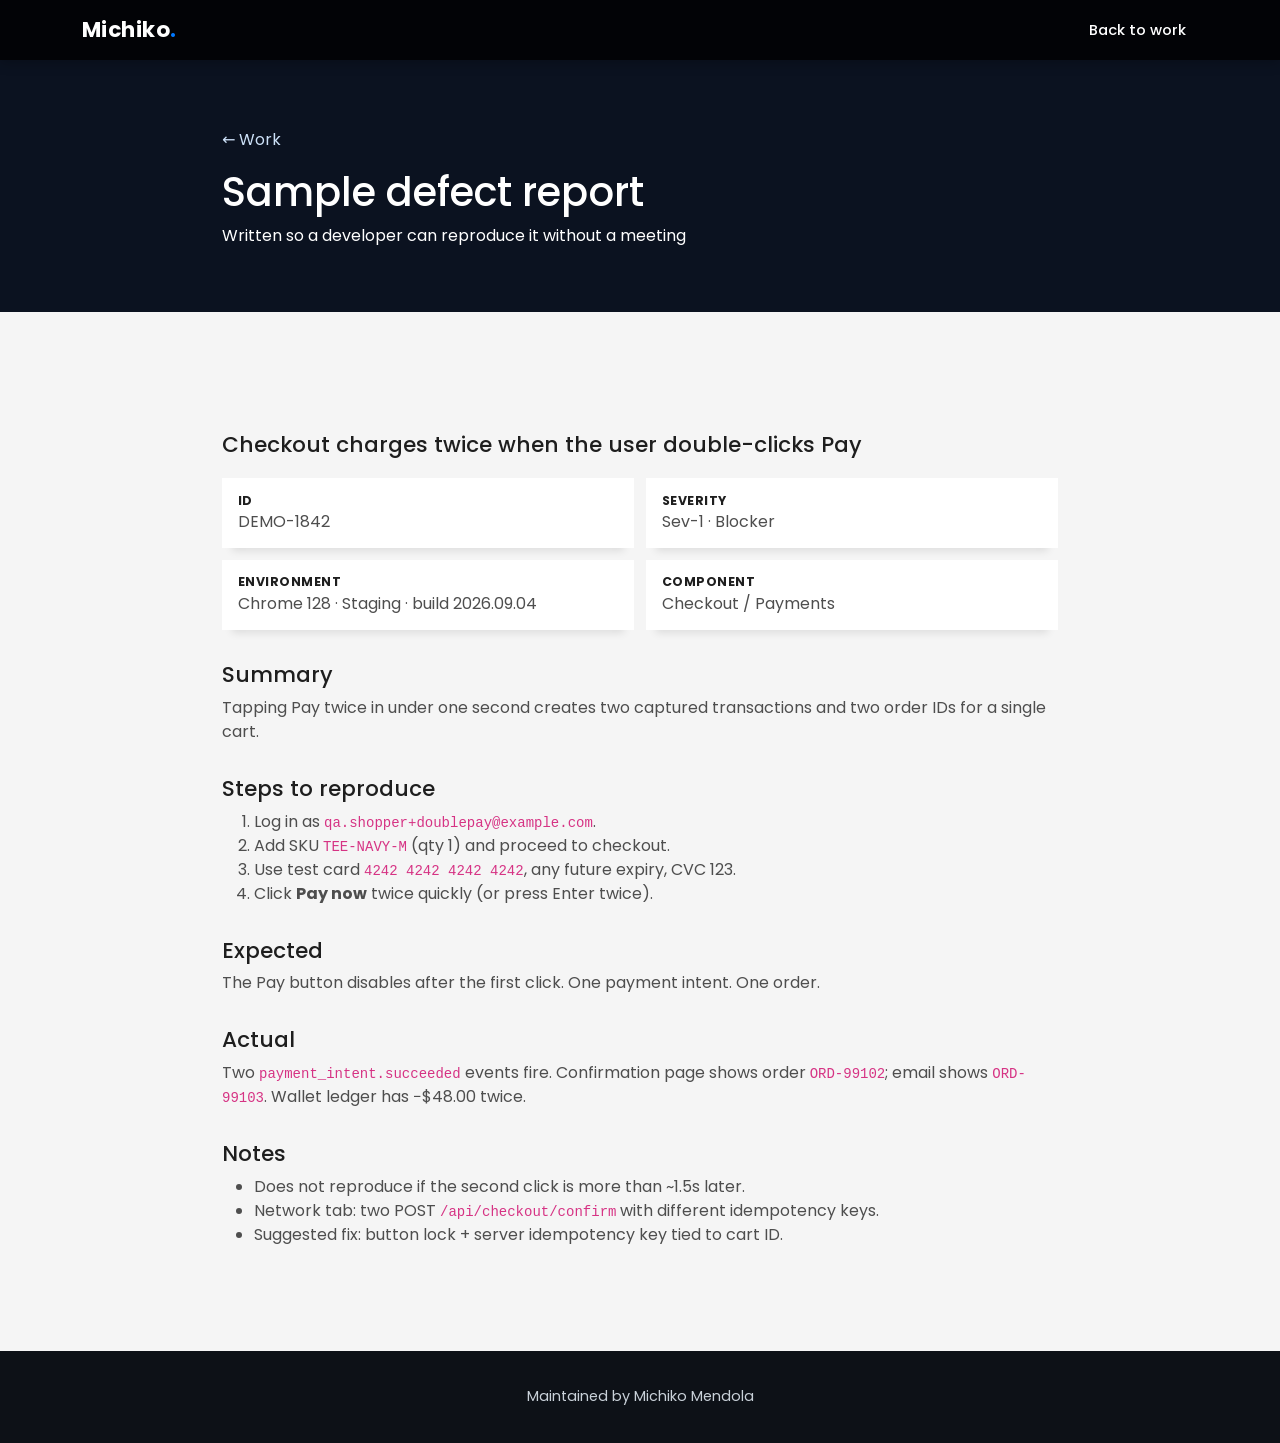
==== work/bug-report.html @ af42b2e4 "first commit" ====
<!DOCTYPE html>
<html lang="en">
  <head>
    <meta charset="UTF-8" />
    <meta name="viewport" content="width=device-width, initial-scale=1.0" />
    <title>Sample defect report — Michiko Mendola</title>
    <link rel="icon" href="../assets/favicon.svg" type="image/svg+xml" />
    <link rel="preconnect" href="https://fonts.googleapis.com" />
    <link rel="preconnect" href="https://fonts.gstatic.com" crossorigin />
    <link
      href="https://fonts.googleapis.com/css2?family=Poppins:wght@300;400;500;600;700&display=swap"
      rel="stylesheet"
    />
    <link
      href="https://cdn.jsdelivr.net/npm/bootstrap@5.3.3/dist/css/bootstrap.min.css"
      rel="stylesheet"
    />
    <link rel="stylesheet" href="../assets/css/style.css" />
  </head>
  <body>
    <nav id="navbar" class="navbar navbar-expand-lg fixed-top scrolled">
      <div class="container">
        <a class="navbar-brand" href="../index.html">Michiko<span>.</span></a>
        <a class="nav-link text-white" href="../index.html#work">Back to work</a>
      </div>
    </nav>
    <header class="page-hero">
      <div class="container article-wrap">
        <p><a href="../index.html#work">← Work</a></p>
        <h1>Sample defect report</h1>
        <p>Written so a developer can reproduce it without a meeting</p>
      </div>
    </header>
    <main class="section">
      <div class="container article-wrap">
        <h2>Checkout charges twice when the user double-clicks Pay</h2>
        <div class="bug-meta">
          <div><strong>ID</strong> DEMO-1842</div>
          <div><strong>Severity</strong> Sev-1 · Blocker</div>
          <div><strong>Environment</strong> Chrome 128 · Staging · build 2026.09.04</div>
          <div><strong>Component</strong> Checkout / Payments</div>
        </div>
        <h2>Summary</h2>
        <p>
          Tapping Pay twice in under one second creates two captured transactions and two order IDs
          for a single cart.
        </p>
        <h2>Steps to reproduce</h2>
        <ol>
          <li>Log in as <code>qa.shopper+doublepay@example.com</code>.</li>
          <li>Add SKU <code>TEE-NAVY-M</code> (qty 1) and proceed to checkout.</li>
          <li>Use test card <code>4242 4242 4242 4242</code>, any future expiry, CVC 123.</li>
          <li>Click <strong>Pay now</strong> twice quickly (or press Enter twice).</li>
        </ol>
        <h2>Expected</h2>
        <p>The Pay button disables after the first click. One payment intent. One order.</p>
        <h2>Actual</h2>
        <p>
          Two <code>payment_intent.succeeded</code> events fire. Confirmation page shows order
          <code>ORD-99102</code>; email shows <code>ORD-99103</code>. Wallet ledger has −$48.00 twice.
        </p>
        <h2>Notes</h2>
        <ul>
          <li>Does not reproduce if the second click is more than ~1.5s later.</li>
          <li>Network tab: two POST <code>/api/checkout/confirm</code> with different idempotency keys.</li>
          <li>Suggested fix: button lock + server idempotency key tied to cart ID.</li>
        </ul>
      </div>
    </main>
    <footer class="site-footer">
      <p>Maintained by Michiko Mendola</p>
    </footer>
  </body>
</html>
---- assets/css/style.css ----
:root {
  --blue: #0078ff;
  --blue-hover: #298eff;
  --ink: #1e1e1e;
  --muted: #4e4e4e;
  --paper: #f5f5f5;
  --white: #fff;
  --line: #161616;
  --shadow: 0 13px 8px -10px rgba(0, 0, 0, 0.1);
  --card: 0 1px 1px 0 rgba(0, 0, 0, 0.06), 0 2px 5px 0 rgba(0, 0, 0, 0.2);
}

*,
*::before,
*::after {
  box-sizing: border-box;
}

html {
  scroll-behavior: smooth;
}

body {
  margin: 0;
  font-family: "Poppins", system-ui, sans-serif;
  background: var(--paper);
  color: var(--muted);
  text-rendering: optimizeLegibility;
  -webkit-font-smoothing: antialiased;
}

h1,
h2,
h3,
h4,
h5,
h6 {
  color: var(--ink);
}

a {
  color: var(--ink);
  text-decoration: none;
  transition: color 0.35s ease;
}

a:hover {
  color: var(--blue);
}

img {
  max-width: 100%;
}

#preloader {
  position: fixed;
  inset: 0;
  z-index: 9999;
  background: var(--white);
}

#preloader::before {
  content: "";
  position: fixed;
  top: calc(50% - 30px);
  left: calc(50% - 30px);
  width: 60px;
  height: 60px;
  border-radius: 50%;
  border: 6px solid #f2f2f2;
  border-top-color: var(--blue);
  animation: spin 1s linear infinite;
}

body.loaded #preloader {
  display: none;
}

@keyframes spin {
  to {
    transform: rotate(360deg);
  }
}

.navbar {
  padding: 1rem 0;
  background: transparent;
  transition: background 0.35s ease, padding 0.35s ease, box-shadow 0.35s ease;
}

.navbar.scrolled {
  background: #000c;
  padding: 0.55rem 0;
  box-shadow: 0 2px 12px rgba(0, 0, 0, 0.25);
}

.navbar-brand {
  font-weight: 700;
  font-size: 1.35rem;
  color: var(--white) !important;
  letter-spacing: 0.02em;
}

.navbar-brand span {
  color: var(--blue);
}

.navbar .nav-link {
  color: #fff !important;
  font-weight: 500;
  font-size: 0.92rem;
  margin-left: 0.35rem;
  padding: 0.45rem 0.75rem !important;
}

.navbar .nav-link.active,
.navbar .nav-link:hover {
  color: var(--blue) !important;
}

.navbar-toggler {
  border: 0;
  filter: invert(1);
}

.hero {
  position: relative;
  min-height: 100vh;
  display: flex;
  align-items: center;
  background:
    linear-gradient(120deg, #0b1220 0%, #10233d 55%, #0a1628 100%),
    radial-gradient(circle at 80% 20%, #0078ff55, transparent 40%);
  overflow: hidden;
}

.hero::after {
  content: "";
  position: absolute;
  inset: 0;
  background-image: linear-gradient(#ffffff08 1px, transparent 1px),
    linear-gradient(90deg, #ffffff08 1px, transparent 1px);
  background-size: 48px 48px;
  opacity: 0.35;
  pointer-events: none;
}

.hero-overlay {
  position: absolute;
  inset: 0;
  background: #0006;
}

.hero-content {
  position: relative;
  z-index: 2;
  color: var(--white);
  padding: 7rem 0 5rem;
}

.hero-kicker {
  letter-spacing: 0.18em;
  text-transform: uppercase;
  font-size: 0.78rem;
  color: #cde1f8;
  margin-bottom: 0.75rem;
}

.hero h1 {
  color: var(--white);
  font-size: clamp(2.4rem, 6vw, 4.2rem);
  font-weight: 700;
  margin-bottom: 1rem;
}

.hero-lead {
  max-width: 42rem;
  font-size: 1.15rem;
  color: #e8e8e8;
}

.typed-wrap {
  display: block;
  margin-top: 0.65rem;
  color: #fff;
  font-weight: 500;
}

#typed {
  color: var(--blue);
  border-right: 2px solid var(--blue);
  padding-right: 2px;
}

.hero-sub {
  color: #b9c4d4;
  margin-top: 1rem;
}

.hero-actions {
  display: flex;
  flex-wrap: wrap;
  gap: 0.75rem;
  margin-top: 1.75rem;
}

.btn {
  border-radius: 0.35rem;
  font-weight: 600;
  padding: 0.7rem 1.35rem;
}

.btn-primary {
  background: var(--blue);
  border-color: var(--blue);
}

.btn-primary:hover {
  background: var(--blue-hover);
  border-color: var(--blue-hover);
}

.btn-outline {
  border: 1px solid #fff;
  color: #fff;
  background: transparent;
}

.btn-outline:hover {
  background: #fff;
  color: var(--ink);
}

.btn-ghost {
  border: 1px solid #d0d0d0;
  background: #fff;
  color: var(--ink);
}

.btn-ghost:hover {
  border-color: var(--blue);
  color: var(--blue);
}

.scroll-hint {
  position: absolute;
  bottom: 1.5rem;
  left: 50%;
  transform: translateX(-50%);
  color: #fff;
  font-size: 1.6rem;
  z-index: 2;
  animation: bounce 1.8s infinite;
}

@keyframes bounce {
  0%,
  100% {
    transform: translate(-50%, 0);
  }
  50% {
    transform: translate(-50%, 8px);
  }
}

.section {
  padding: 5.5rem 0;
}

.section-alt {
  background: #fff;
}

.section-title {
  text-align: center;
  margin-bottom: 3.5rem;
}

.section-title h2 {
  font-size: clamp(2rem, 4vw, 3rem);
  font-weight: 700;
  text-transform: uppercase;
  margin-bottom: 0.4rem;
}

.section-title p {
  margin-bottom: 0.85rem;
}

.title-line {
  display: block;
  width: 40px;
  height: 5px;
  background: var(--line);
  margin: 0 auto;
}

.about-card,
.contact-card {
  background: #fff;
  box-shadow: var(--card);
  padding: 2rem 1.25rem;
}

@media (min-width: 768px) {
  .about-card,
  .contact-card {
    padding: 3rem;
  }
}

.profile-panel {
  text-align: left;
}

.avatar-mark {
  width: 120px;
  height: 120px;
  border-radius: 50%;
  display: grid;
  place-items: center;
  font-weight: 700;
  font-size: 2rem;
  color: #fff;
  background: linear-gradient(135deg, #0078ff, #0b1d36);
  box-shadow: 0 0 0 10px #fff, 0 12px 24px rgba(0, 120, 255, 0.25);
  margin-bottom: 1.5rem;
}

.profile-list {
  list-style: none;
  padding: 0;
  margin: 0 0 1.25rem;
}

.profile-list li {
  padding: 0.35rem 0;
  border-bottom: 1px solid #efefef;
}

.profile-list span {
  display: inline-block;
  min-width: 6.2rem;
  font-weight: 600;
  color: var(--ink);
}

.profile-actions {
  display: flex;
  flex-wrap: wrap;
  gap: 0.5rem;
  margin-bottom: 2rem;
}

.skills-block h3,
.about-heading {
  font-size: 1.7rem;
  font-weight: 600;
  position: relative;
  margin-bottom: 1.5rem;
}

.about-heading::after,
.skills-block h3::after {
  content: "";
  position: absolute;
  left: 0;
  bottom: -10px;
  width: 100px;
  height: 3px;
  background: var(--line);
}

.skill {
  margin-bottom: 1rem;
}

.skill-meta {
  display: flex;
  justify-content: space-between;
  font-size: 0.92rem;
  margin-bottom: 0.35rem;
  color: var(--ink);
}

.skill-bar {
  height: 10px;
  background: #e9ecef;
  overflow: hidden;
}

.skill-bar span {
  display: block;
  height: 100%;
  width: 0;
  background: var(--blue);
  transition: width 1.2s ease;
}

.skill-bar.is-visible span {
  width: var(--value);
}

.skill-pills {
  display: grid;
  grid-template-columns: 1fr 1fr;
  gap: 1.25rem;
  margin-top: 2rem;
}

.skill-pills h4 {
  font-size: 0.95rem;
  margin-bottom: 0.25rem;
}

.skill-pills p {
  font-size: 0.88rem;
  margin: 0;
}

.cert-card,
.service-card {
  background: #fff;
  box-shadow: var(--shadow);
  padding: 1.75rem;
  height: 100%;
  transition: transform 0.3s ease;
}

.section-alt .cert-card {
  background: var(--paper);
}

.cert-card:hover,
.service-card:hover,
.work-card:hover {
  transform: translateY(-6px);
}

.cert-icon {
  width: 48px;
  height: 48px;
  border-radius: 50%;
  display: grid;
  place-items: center;
  background: #cde1f8;
  color: var(--blue);
  font-size: 1.3rem;
  margin-bottom: 1rem;
}

.cert-card h3,
.service-card h3,
.work-body h3 {
  font-size: 1.15rem;
  margin-bottom: 0.45rem;
}

.cert-card a {
  color: var(--blue);
  font-weight: 600;
  font-size: 0.9rem;
}

.ico-circle {
  height: 88px;
  width: 88px;
  display: grid;
  place-items: center;
  margin: 0 auto 1.1rem;
  border-radius: 50%;
  font-size: 1.8rem;
  box-shadow: 0 0 0 10px #fff;
  background: #f8f9fb;
  color: var(--ink);
}

.service-card {
  text-align: center;
}

.counters {
  position: relative;
  padding: 5rem 0;
  background: #101820;
  color: #fff;
}

.counters p {
  margin: 0.4rem 0 0;
  letter-spacing: 0.04em;
  text-transform: uppercase;
  font-size: 0.8rem;
}

.counter-num {
  font-size: 2.6rem;
  font-weight: 700;
  color: #fff;
}

.counter-num::after {
  content: "+";
}

.work-card {
  display: block;
  background: #fff;
  box-shadow: var(--shadow);
  overflow: hidden;
  height: 100%;
  color: inherit;
}

.work-media {
  height: 180px;
  position: relative;
}

.work-media-1 {
  background: linear-gradient(135deg, #0f2a4a, #0078ff);
}
.work-media-2 {
  background: linear-gradient(135deg, #123524, #2ecc71);
}
.work-media-3 {
  background: linear-gradient(135deg, #3b1d0f, #e67e22);
}
.work-media-4 {
  background: linear-gradient(135deg, #1a1030, #8e44ad);
}
.work-media-5 {
  background: linear-gradient(135deg, #1e2a1e, #16a085);
}
.work-media-6 {
  background: linear-gradient(135deg, #3b1010, #c0392b);
}

.work-badge {
  position: absolute;
  top: 1rem;
  left: 1rem;
  background: #fff;
  color: var(--ink);
  font-size: 0.72rem;
  font-weight: 600;
  padding: 0.25rem 0.55rem;
  border-radius: 999px;
}

.work-body {
  padding: 1.25rem 1.35rem 1.5rem;
}

.work-role {
  color: var(--blue);
  font-size: 0.8rem;
  font-weight: 600;
  text-transform: uppercase;
  letter-spacing: 0.04em;
  margin-bottom: 0.2rem;
}

.form-control {
  border-radius: 0;
  padding: 0.7rem 0.85rem;
}

.form-control:focus {
  border-color: var(--blue);
  box-shadow: 0 0 0 0.15rem #0078ff33;
}

.form-hint {
  font-size: 0.8rem;
  color: #777;
}

.form-status {
  margin-top: 0.85rem;
  font-weight: 600;
}

.contact-list {
  list-style: none;
  padding: 0;
  margin: 1.5rem 0 0;
}

.contact-list li {
  display: flex;
  gap: 0.7rem;
  align-items: flex-start;
  margin-bottom: 0.85rem;
}

.contact-list i {
  color: var(--blue);
}

.site-footer {
  background: #0d1117;
  color: #c9d1d9;
  text-align: center;
  padding: 2rem 1rem;
  font-size: 0.9rem;
}

.site-footer p {
  margin: 0.2rem 0;
}

.back-to-top {
  position: fixed;
  right: 18px;
  bottom: 18px;
  width: 42px;
  height: 42px;
  border-radius: 50%;
  background: var(--line);
  color: #fff;
  display: grid;
  place-items: center;
  opacity: 0;
  visibility: hidden;
  z-index: 50;
}

.back-to-top.visible {
  opacity: 1;
  visibility: visible;
}

.back-to-top:hover {
  background: var(--blue-hover);
  color: #fff;
}

.page-hero {
  padding: 8rem 0 3rem;
  background: #0b1220;
  color: #fff;
}

.page-hero h1 {
  color: #fff;
}

.page-hero a {
  color: #cde1f8;
}

.article-wrap {
  max-width: 860px;
}

.article-wrap h2 {
  font-size: 1.35rem;
  margin-top: 2rem;
}

.article-wrap table {
  width: 100%;
  background: #fff;
}

.code-block {
  background: #0d1117;
  color: #d6deeb;
  padding: 1rem 1.15rem;
  overflow-x: auto;
  font-size: 0.85rem;
  border-radius: 0.35rem;
}

.bug-meta {
  display: grid;
  grid-template-columns: 1fr 1fr;
  gap: 0.75rem;
  margin: 1.25rem 0;
}

.bug-meta div {
  background: #fff;
  padding: 0.85rem 1rem;
  box-shadow: var(--shadow);
}

.bug-meta strong {
  display: block;
  color: var(--ink);
  font-size: 0.78rem;
  text-transform: uppercase;
  letter-spacing: 0.04em;
}

@media (max-width: 767px) {
  .skill-pills,
  .bug-meta {
    grid-template-columns: 1fr;
  }
}

@media (prefers-reduced-motion: reduce) {
  *,
  *::before,
  *::after {
    animation: none !important;
    transition: none !important;
    scroll-behavior: auto !important;
  }
}
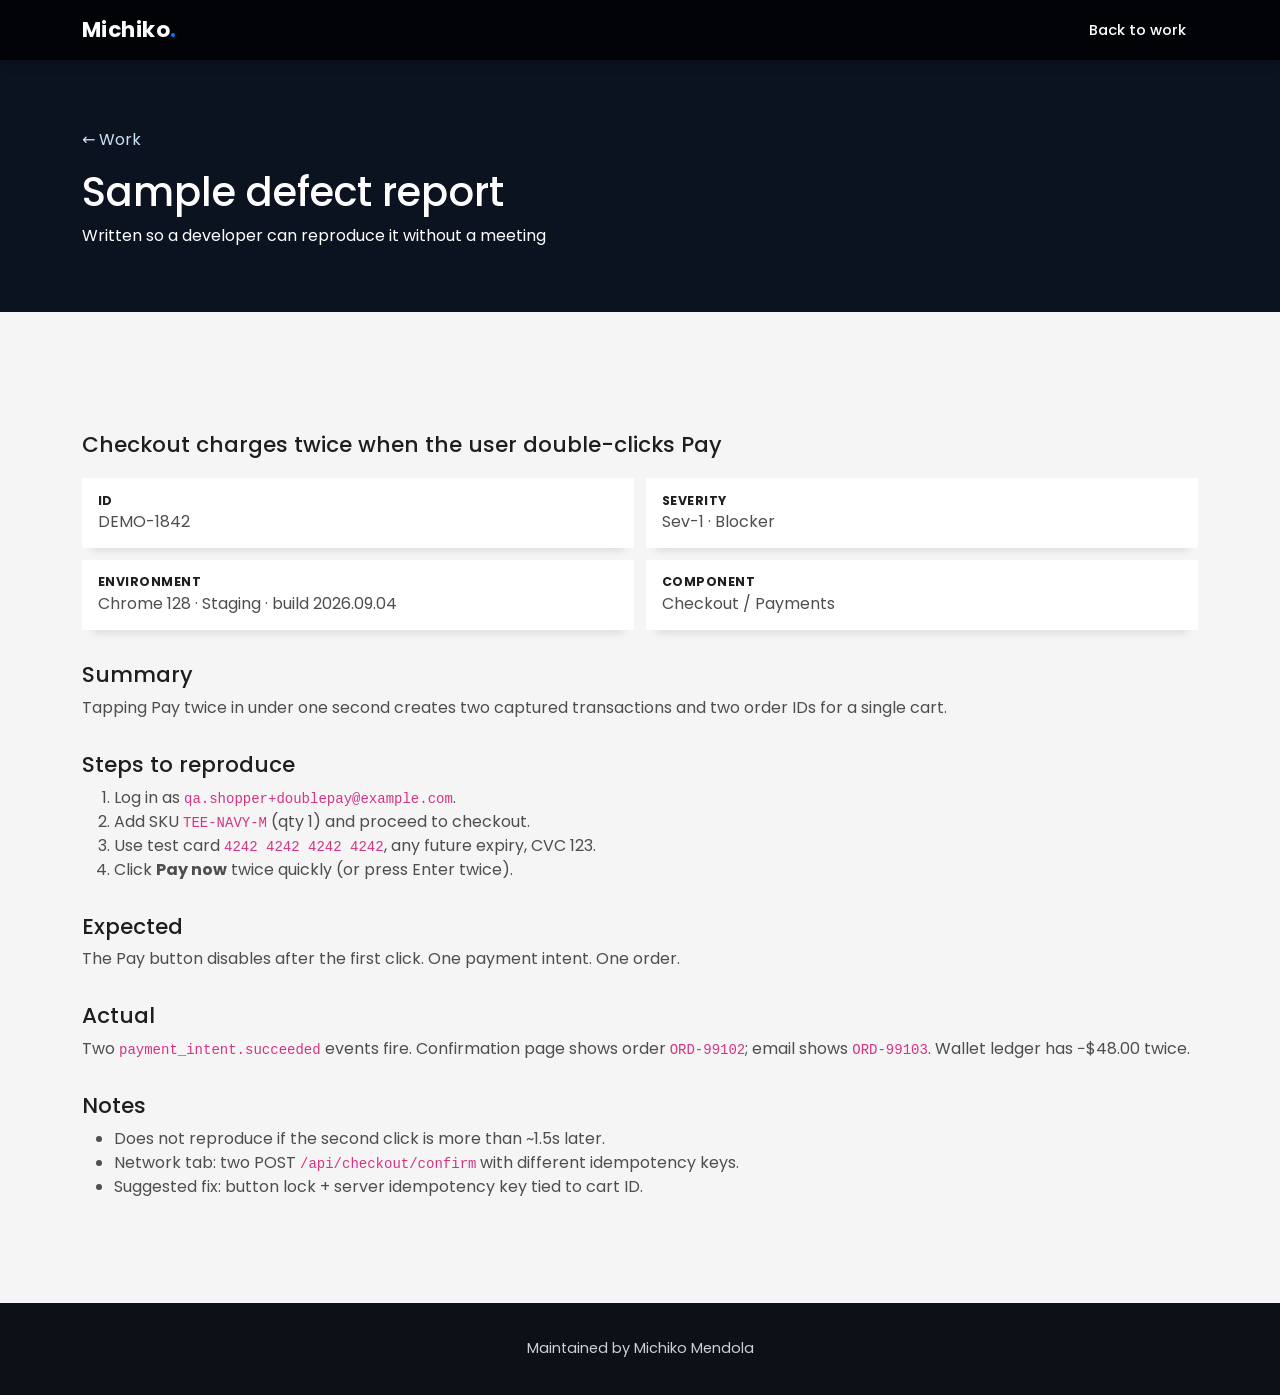
==== commit 80b212a2: "Contain work card images and cache-bust stylesheet Co-authored-by: Cursor <cursoragent@cursor.com>" ====
--- a/work/bug-report.html
+++ b/work/bug-report.html
@@ -15,7 +15,7 @@
       href="https://cdn.jsdelivr.net/npm/bootstrap@5.3.3/dist/css/bootstrap.min.css"
       rel="stylesheet"
     />
-    <link rel="stylesheet" href="../assets/css/style.css" />
+    <link rel="stylesheet" href="../assets/css/style.css?v=4" />
   </head>
   <body>
     <nav id="navbar" class="navbar navbar-expand-lg fixed-top scrolled">
--- a/assets/css/style.css
+++ b/assets/css/style.css
@@ -50,6 +50,7 @@
 
 img {
   max-width: 100%;
+  height: auto;
 }
 
 #preloader {
@@ -313,18 +314,16 @@
   text-align: left;
 }
 
-.avatar-mark {
-  width: 120px;
-  height: 120px;
+.avatar-photo {
+  width: 160px;
+  height: 160px;
+  object-fit: cover;
+  object-position: center 18%;
   border-radius: 50%;
-  display: grid;
-  place-items: center;
-  font-weight: 700;
-  font-size: 2rem;
-  color: #fff;
-  background: linear-gradient(135deg, #0078ff, #0b1d36);
+  display: block;
   box-shadow: 0 0 0 10px #fff, 0 12px 24px rgba(0, 120, 255, 0.25);
   margin-bottom: 1.5rem;
+  background: #fff;
 }
 
 .profile-list {
@@ -504,7 +503,8 @@
 }
 
 .work-card {
-  display: block;
+  display: flex;
+  flex-direction: column;
   background: #fff;
   box-shadow: var(--shadow);
   overflow: hidden;
@@ -513,8 +513,31 @@
 }
 
 .work-media {
-  height: 180px;
+  height: 200px;
+  flex: 0 0 200px;
   position: relative;
+  overflow: hidden;
+}
+
+.work-media img {
+  position: absolute;
+  inset: 0;
+  width: 100%;
+  height: 100%;
+  object-fit: contain;
+  display: block;
+}
+
+.work-media.has-photo {
+  background: #14181d;
+}
+
+.work-media.has-logo {
+  background: #fff;
+}
+
+.work-media.has-logo img {
+  padding: 1.75rem;
 }
 
 .work-media-1 {
@@ -540,6 +563,7 @@
   position: absolute;
   top: 1rem;
   left: 1rem;
+  z-index: 2;
   background: #fff;
   color: var(--ink);
   font-size: 0.72rem;
@@ -550,6 +574,7 @@
 
 .work-body {
   padding: 1.25rem 1.35rem 1.5rem;
+  flex: 1 1 auto;
 }
 
 .work-role {
@@ -650,8 +675,30 @@
   color: #cde1f8;
 }
 
-.article-wrap {
-  max-width: 860px;
+.article-figure {
+  margin: 0 0 1.75rem;
+  background: #1a1a1a;
+  padding: 0.75rem;
+}
+
+.article-figure img {
+  width: 100%;
+  height: auto;
+  display: block;
+}
+
+.article-figure-logo {
+  background: #fff;
+  box-shadow: 0 13px 8px -10px rgba(0, 0, 0, 0.1);
+  display: flex;
+  justify-content: center;
+  padding: 2rem;
+}
+
+.article-figure-logo img {
+  width: auto;
+  max-width: 280px;
+  max-height: 180px;
 }
 
 .article-wrap h2 {
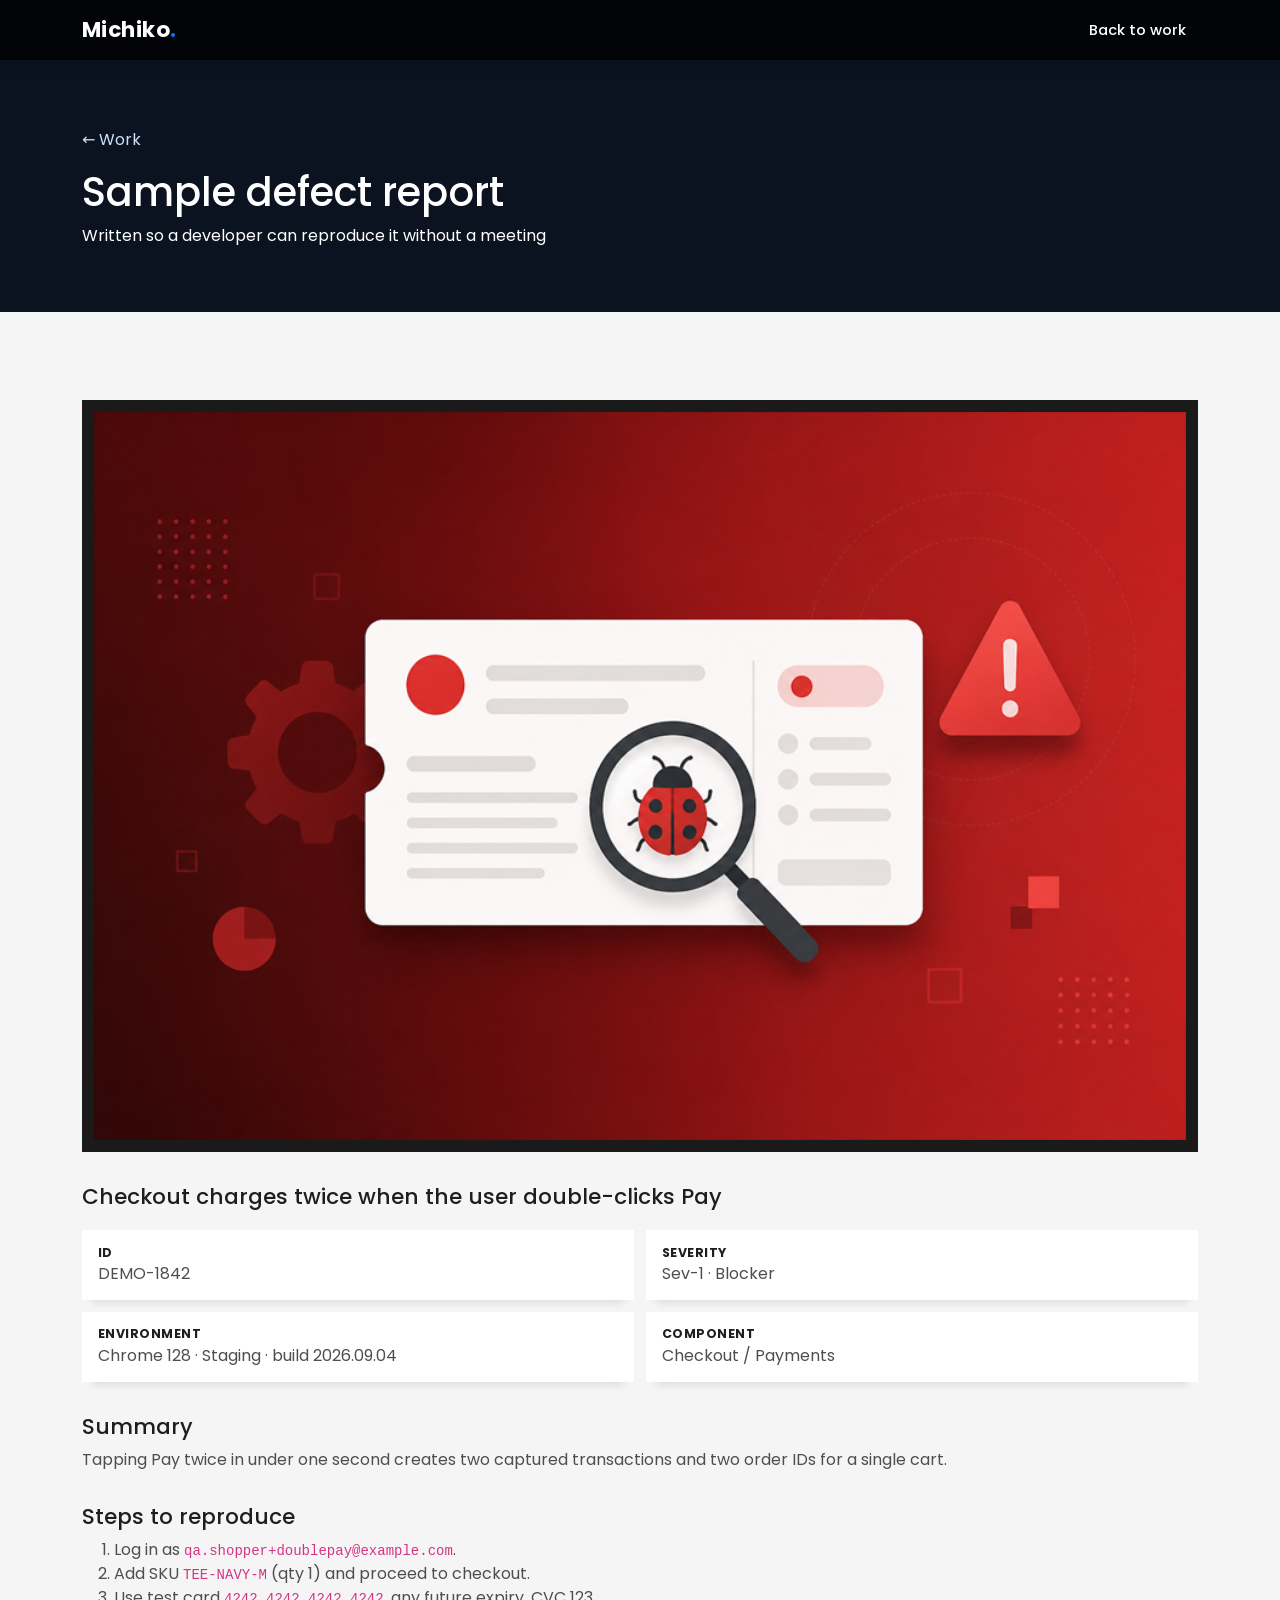
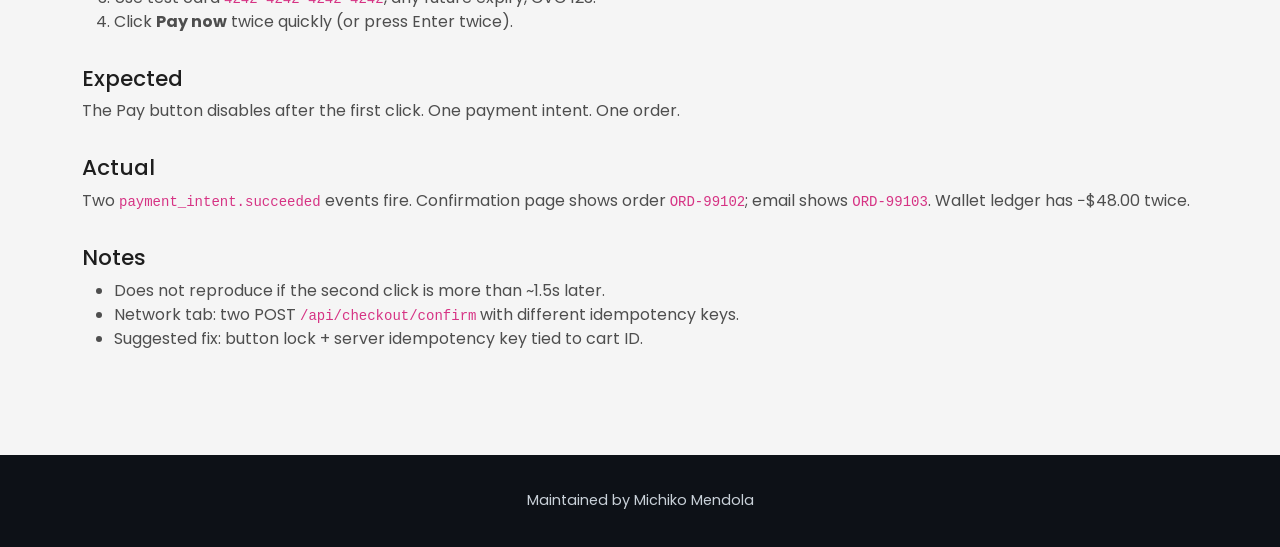
==== commit a3403555: "Add Business Objects logo and artwork for test plan and defect report Co-authored-by: Cursor <cursor" ====
--- a/work/bug-report.html
+++ b/work/bug-report.html
@@ -33,6 +33,12 @@
     </header>
     <main class="section">
       <div class="container article-wrap">
+        <figure class="article-figure">
+          <img
+            src="../assets/img/bug-report.png"
+            alt="Illustration of a defect report ticket under a magnifying glass"
+          />
+        </figure>
         <h2>Checkout charges twice when the user double-clicks Pay</h2>
         <div class="bug-meta">
           <div><strong>ID</strong> DEMO-1842</div>
